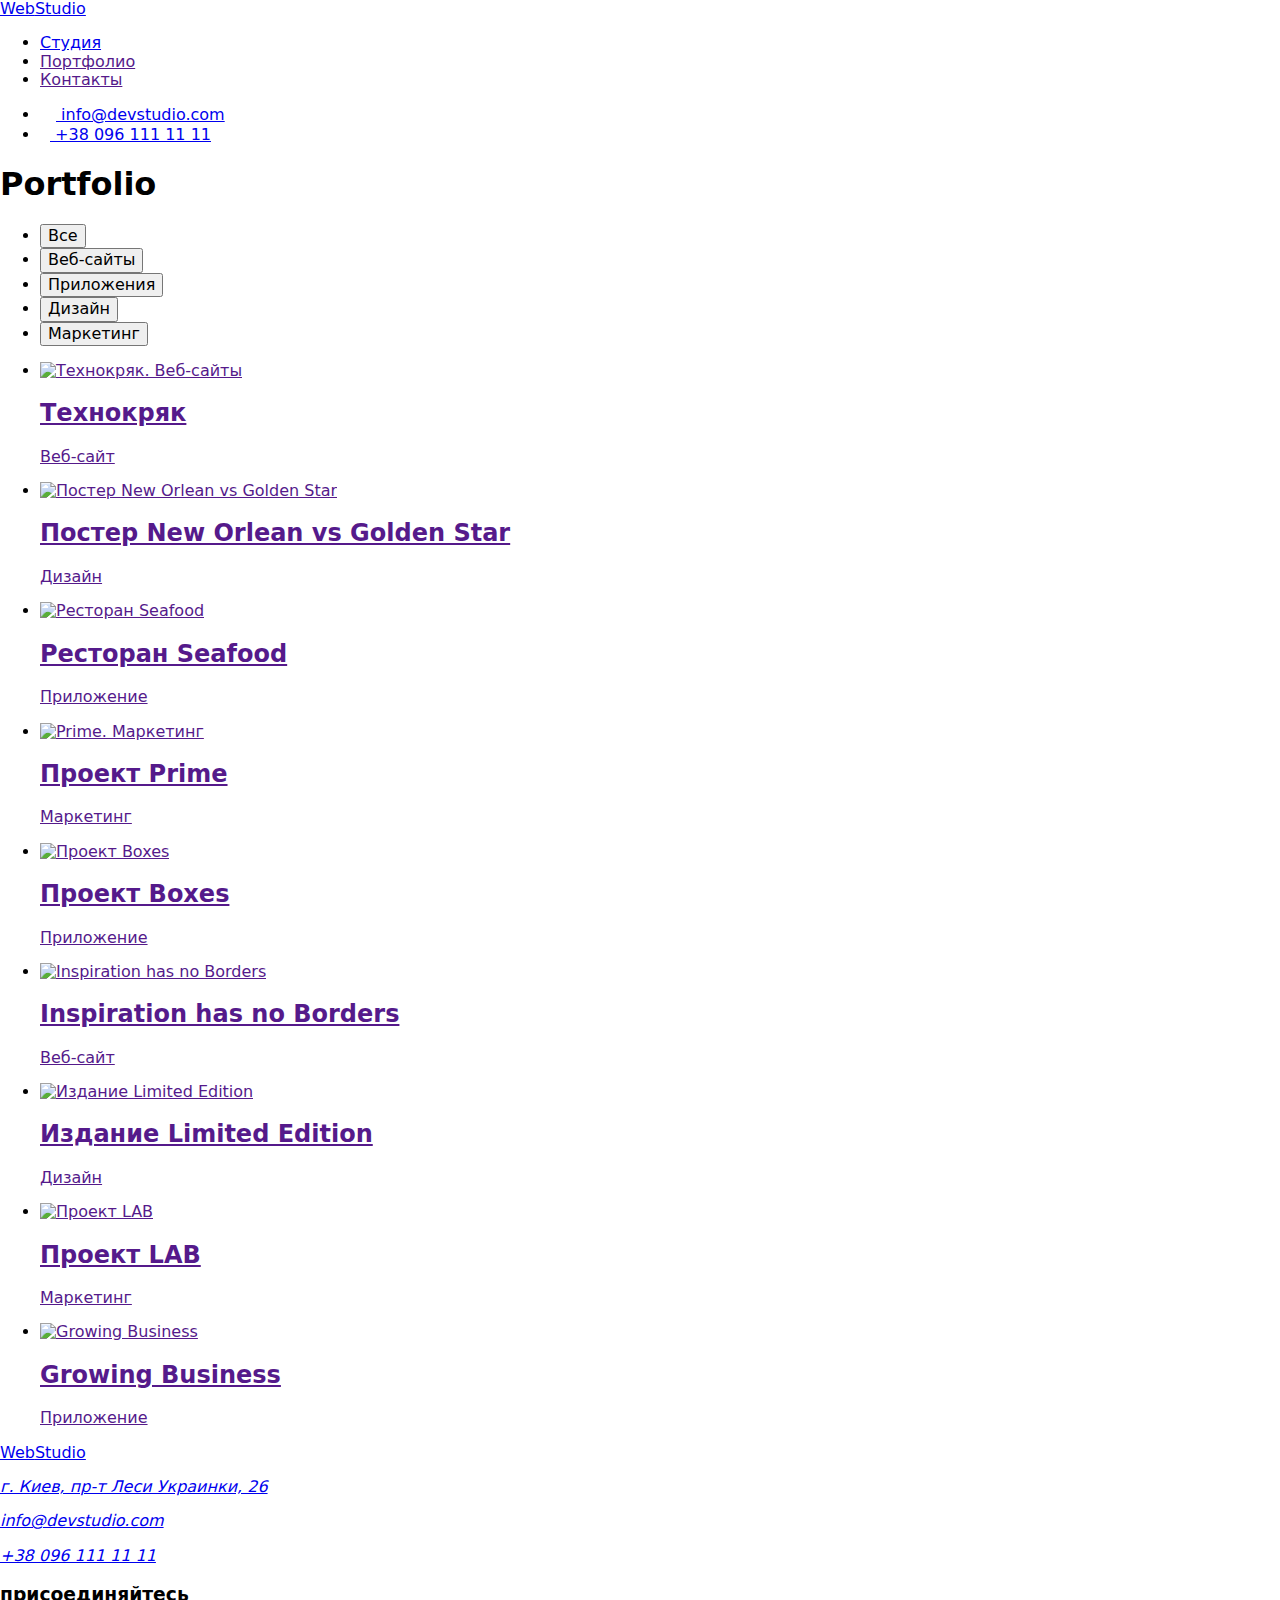
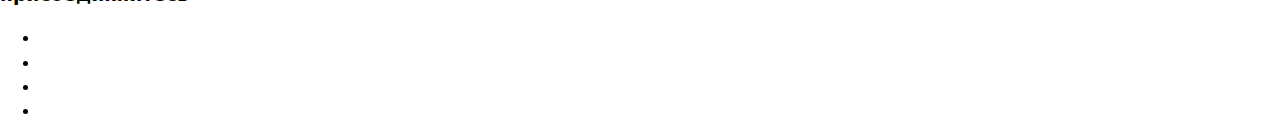
==== portfolio.html @ e8a1dd30 "add files for homework 04 to start homework 05" ====
<!DOCTYPE html>
<html lang="ru">
  <head>
    <meta charset="UTF-8" />
    <meta name="viewport" content="width=device-width, initial-scale=1.0" />
    <title>Portfolio</title>
    <link rel="preconnect" href="https://fonts.gstatic.com" />
    <link
      href="https://fonts.googleapis.com/css2?family=Raleway:wght@700&family=Roboto:wght@400;500;700;900&display=swap"
      rel="stylesheet"
    />
    <link
      rel="stylesheet"
      href="https://cdnjs.cloudflare.com/ajax/libs/modern-normalize/1.0.0/modern-normalize.min.css"
    />

    <link rel="stylesheet" href="./css/styles.css" />
  </head>

  <body>
    <!-- Шапка -->
    <header class="header">
      <!--Контейнер для шапки сайта-->
      <div class="container main-nav">
        <nav class="header-nav">
          <!--Навигация-->
          <a href="./index.html" class="logo">
            <span class="logo-web">Web</span>Studio
          </a>

          <ul class="header-list">
            <li class="item">
              <a href="./index.html" class="header-list-link">Студия</a>
            </li>

            <li class="item">
              <a href="" class="header-list-link current">Портфолио</a>
            </li>

            <li class="item">
              <a href="" class="header-list-link">Контакты</a>
            </li>
          </ul>
        </nav>

        <!--Kонтакы-->
        <ul class="contacts">
          <li class="item">
            <a
              href="mailto:info@devstudio.com"
              class="contacts-link header-mail"
            >
              <svg class="icon-contacts" width="16" height="12">
                <use href="./images/icons.svg#icon-envelope"></use>
              </svg>
              info@devstudio.com
            </a>
          </li>

          <li class="item">
            <a href="tel:+380961111111" class="contacts-link header-tel">
              <svg class="icon-contacts" width="10" height="16">
                <use href="./images/icons.svg#icon-smartphone"></use>
              </svg>

              +38 096 111 11 11
            </a>
          </li>
        </ul>
      </div>
    </header>

    <main>
      <section class="portfolio">
        <h1 class="hidden">Portfolio</h1>

        <!--Блок кнопок-фильтров-->
        <div class="container buttons">
          <ul class="portfolio-button-list">
            <li class="button-item">
              <button type="button" class="portfolio-button">Все</button>
            </li>

            <li class="button-item">
              <button type="button" class="portfolio-button">Веб-сайты</button>
            </li>

            <li class="button-item">
              <button type="button" class="portfolio-button">Приложения</button>
            </li>

            <li class="button-item">
              <button type="button" class="portfolio-button">Дизайн</button>
            </li>

            <li class="button-item">
              <button type="button" class="portfolio-button">Маркетинг</button>
            </li>
          </ul>
        </div>

        <!-- Портфолио -->
        <div class="container">
          <ul class="portfolio-list">
            <li class="portfolio-list-item">
              <div class="card-thumb">
                <a href="" class="portfolio-list-link">
                  <img
                    src="./portfolio-images/tehnokryak.jpg"
                    alt="Технокряк. Веб-сайты"
                    width="370"
                  />
                  <div class="card-content">
                    <h2 class="portfolio-item-header">Технокряк</h2>
                    <p class="portfolio-item-text">Веб-сайт</p>
                  </div>
                </a>
              </div>
            </li>

            <li class="portfolio-list-item">
              <div class="card-thumb">
                <a href="" class="portfolio-list-link">
                  <img
                    src="./portfolio-images/poster-golden-style.jpg"
                    alt="Постер New Orlean vs Golden Star"
                    width="370"
                  />
                  <div class="card-content">
                    <h2 class="portfolio-item-header">
                      Постер New Orlean vs Golden Star
                    </h2>
                    <p class="portfolio-item-text">Дизайн</p>
                  </div>
                </a>
              </div>
            </li>

            <li class="portfolio-list-item">
              <div class="card-thumb">
                <a href="" class="portfolio-list-link">
                  <img
                    src="./portfolio-images/seafood.jpg"
                    alt="Ресторан Seafood"
                    width="370"
                  />
                  <div class="card-content">
                    <h2 class="portfolio-item-header">Ресторан Seafood</h2>
                    <p class="portfolio-item-text">Приложение</p>
                  </div>
                </a>
              </div>
            </li>

            <li class="portfolio-list-item">
              <div class="card-thumb">
                <a href="" class="portfolio-list-link">
                  <img
                    src="./portfolio-images/prime.jpg"
                    alt="Prime. Маркетинг"
                    width="370"
                  />
                  <div class="card-content">
                    <h2 class="portfolio-item-header">Проект Prime</h2>
                    <p class="portfolio-item-text">Маркетинг</p>
                  </div>
                </a>
              </div>
            </li>

            <li class="portfolio-list-item">
              <div class="card-thumb">
                <a href="" class="portfolio-list-link">
                  <img
                    src="./portfolio-images/boxes.jpg"
                    alt="Проект Boxes"
                    width="370"
                  />
                  <div class="card-content">
                    <h2 class="portfolio-item-header">Проект Boxes</h2>
                    <p class="portfolio-item-text">Приложение</p>
                  </div>
                </a>
              </div>
            </li>

            <li class="portfolio-list-item">
              <div class="card-thumb">
                <a href="" class="portfolio-list-link">
                  <img
                    src="./portfolio-images/inspiration.jpg"
                    alt="Inspiration has no Borders"
                    width="370"
                  />
                  <div class="card-content">
                    <h2 class="portfolio-item-header">
                      Inspiration has no Borders
                    </h2>
                    <p class="portfolio-item-text">Веб-сайт</p>
                  </div>
                </a>
              </div>
            </li>

            <li class="portfolio-list-item">
              <div class="card-thumb">
                <a href="" class="portfolio-list-link">
                  <img
                    src="./portfolio-images/limited-edition.jpg"
                    alt="Издание Limited Edition"
                    width="370"
                  />
                  <div class="card-content">
                    <h2 class="portfolio-item-header">
                      Издание Limited Edition
                    </h2>
                    <p class="portfolio-item-text">Дизайн</p>
                  </div>
                </a>
              </div>
            </li>

            <li class="portfolio-list-item">
              <div class="card-thumb">
                <a href="" class="portfolio-list-link">
                  <img
                    src="./portfolio-images/lab.jpg"
                    alt="Проект LAB"
                    width="370"
                  />
                  <div class="card-content">
                    <h2 class="portfolio-item-header">Проект LAB</h2>
                    <p class="portfolio-item-text">Маркетинг</p>
                  </div>
                </a>
              </div>
            </li>

            <li class="portfolio-list-item">
              <div class="card-thumb">
                <a href="" class="portfolio-list-link">
                  <img
                    src="./portfolio-images/growing-business.jpg"
                    alt="Growing Business"
                    width="370"
                  />
                  <div class="card-content">
                    <h2 class="portfolio-item-header">Growing Business</h2>
                    <p class="portfolio-item-text">Приложение</p>
                  </div>
                </a>
              </div>
            </li>
          </ul>
        </div>
      </section>
    </main>

    <!-- Подвал -->
    <footer class="footer">
      <div class="container">
        <div class="footer-flex">
          <!-- Блок с контактной информацией -->
          <div class="footer-contacts">
            <!-- Лого -->
            <a href="./index.html" class="footer-logo">
              <span class="logo-web">Web</span>Studio
            </a>

            <!--Контактная информация-->
            <address class="footer-address">
              <!-- Физический адрес -->
              <p class="footer-address-map">
                <a
                  href="https://goo.gl/maps/JUrXiFq32XLz6EwXA"
                  class="footer-address-link"
                  >г. Киев, пр-т Леси Украинки, 26</a
                >
              </p>

              <!-- Электронная почта -->
              <p>
                <a href="mailto:info@devstudio.com" class="footer-email"
                  >info@devstudio.com</a
                >
              </p>

              <!-- Телефон -->
              <p>
                <a href="tel:+380961111111" class="footer-tel"
                  >+38 096 111 11 11</a
                >
              </p>
            </address>
          </div>

          <!-- Блок со ссылками на соц.сети -->
          <div class="footer-sn">
            <h3 class="footer-sn-title">присоединяйтесь</h3>
            <ul class="footer-circle-icons">
              <li class="footer-sn-items">
                <a href="" class="circle-button footer-circle-button">
                  <svg class="icon-sn" width="20" height="20">
                    <use href="./images/icons.svg#icon-instagram"></use>
                  </svg>
                </a>
              </li>
              <li class="footer-sn-items">
                <a href="" class="circle-button footer-circle-button">
                  <svg class="icon-sn" width="20" height="20">
                    <use href="./images/icons.svg#icon-twitter"></use>
                  </svg>
                </a>
              </li>
              <li class="footer-sn-items">
                <a href="" class="circle-button footer-circle-button">
                  <svg class="icon-sn" width="20" height="20">
                    <use href="./images/icons.svg#icon-facebook"></use>
                  </svg>
                </a>
              </li>
              <li class="footer-sn-items">
                <a href="" class="circle-button footer-circle-button">
                  <svg class="icon-sn" width="20" height="20">
                    <use href="./images/icons.svg#icon-linkedin"></use>
                  </svg>
                </a>
              </li>
            </ul>
          </div>
        </div>
      </div>
    </footer>
  </body>
</html>
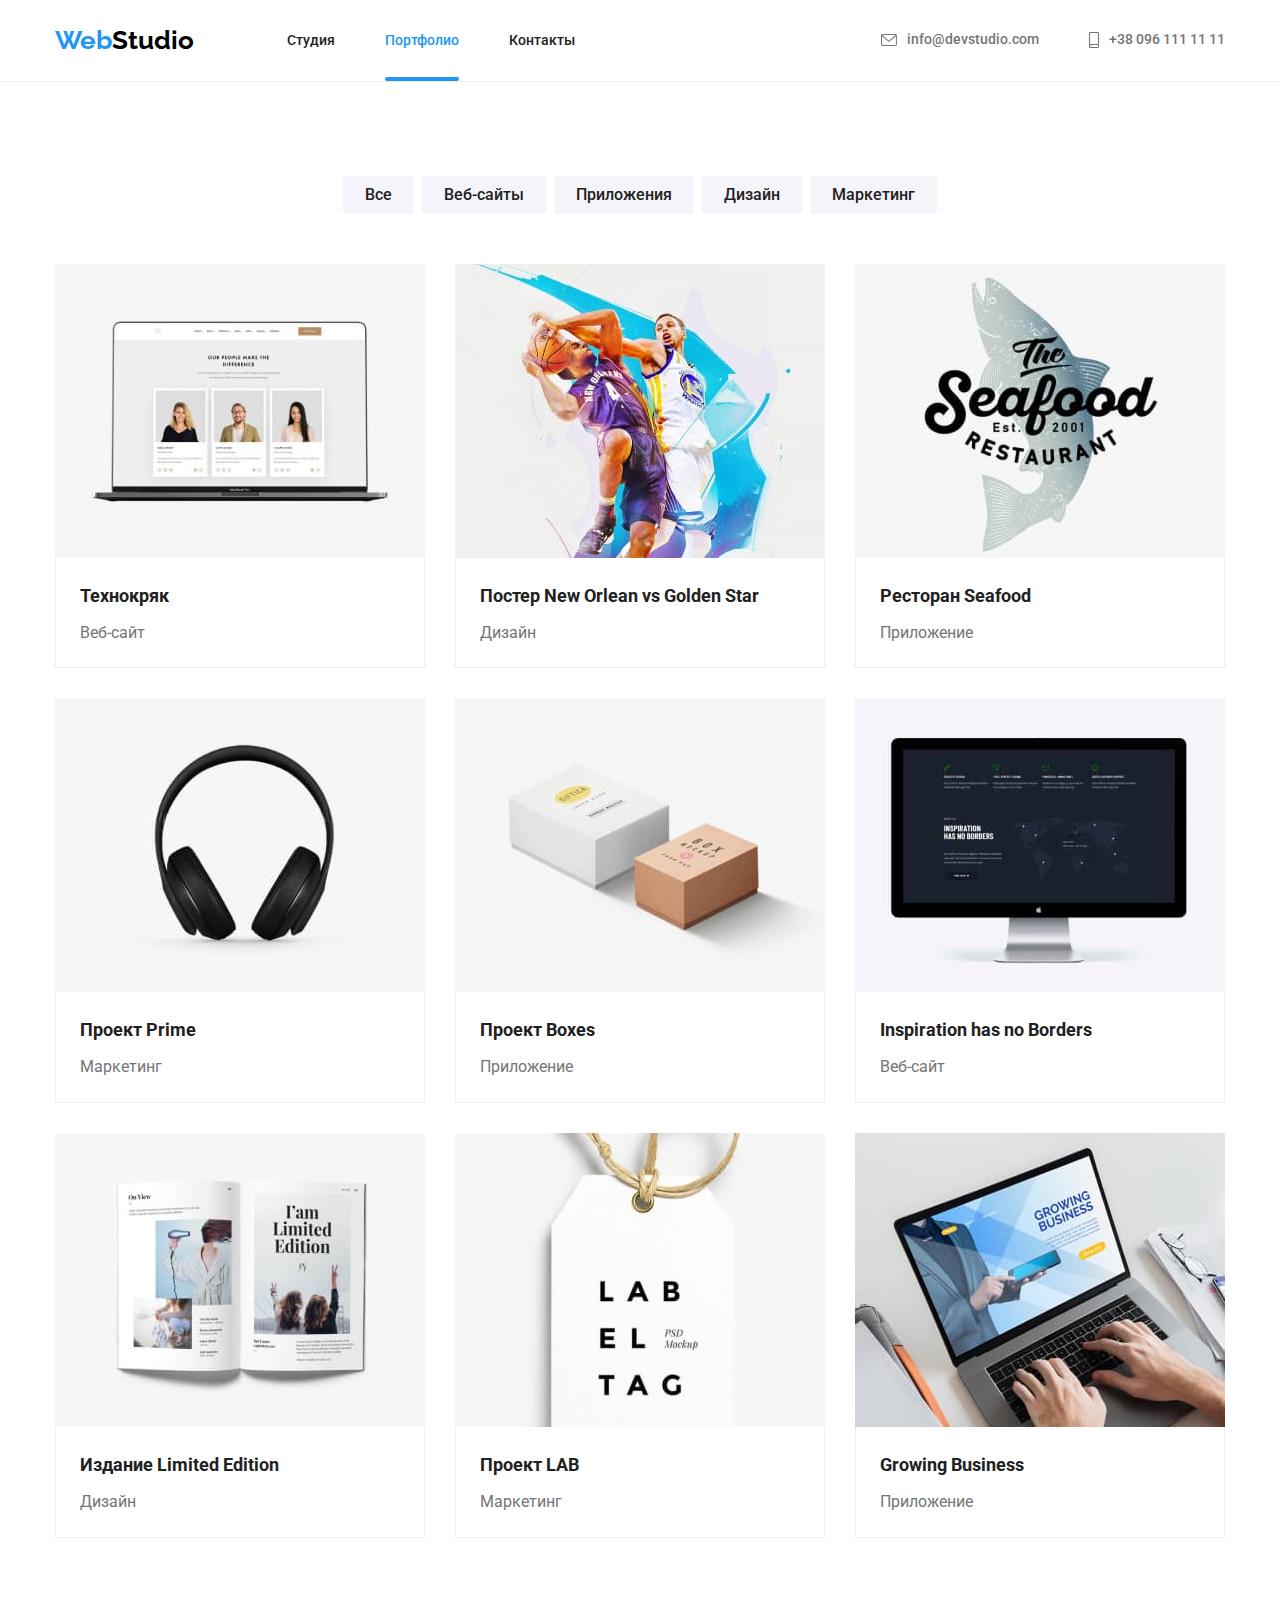
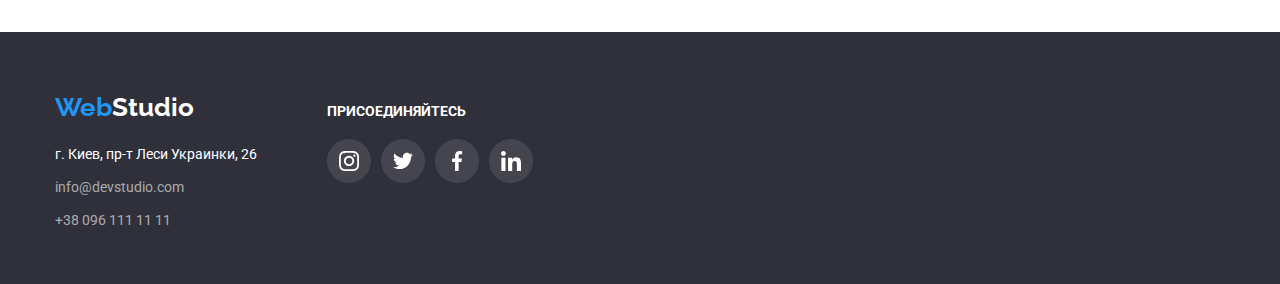
==== commit 988d3485: "add portfolio parts" ====
--- a/portfolio.html
+++ b/portfolio.html
@@ -103,153 +103,223 @@
         <div class="container">
           <ul class="portfolio-list">
             <li class="portfolio-list-item">
-              <div class="card-thumb">
-                <a href="" class="portfolio-list-link">
+              <a href="" class="portfolio-list-link">
+                <div class="card-thumb">
                   <img
                     src="./portfolio-images/tehnokryak.jpg"
                     alt="Технокряк. Веб-сайты"
                     width="370"
                   />
-                  <div class="card-content">
-                    <h2 class="portfolio-item-header">Технокряк</h2>
-                    <p class="portfolio-item-text">Веб-сайт</p>
-                  </div>
-                </a>
-              </div>
-            </li>
-
-            <li class="portfolio-list-item">
-              <div class="card-thumb">
-                <a href="" class="portfolio-list-link">
+                  <div class="card-overlay">
+                    <p class="card-overlay-text">
+                      Технокряк это современная площадка распространения
+                      коронавируса. Компании используют эту платформу для
+                      цифрового шпионажа и атак на защищённые сервера
+                      конкурентов.
+                    </p>
+                  </div>
+                </div>
+                <div class="card-content">
+                  <h2 class="portfolio-item-header">Технокряк</h2>
+                  <p class="portfolio-item-text">Веб-сайт</p>
+                </div>
+              </a>
+            </li>
+
+            <li class="portfolio-list-item">
+              <a href="" class="portfolio-list-link">
+                <div class="card-thumb">
                   <img
                     src="./portfolio-images/poster-golden-style.jpg"
                     alt="Постер New Orlean vs Golden Star"
                     width="370"
                   />
-                  <div class="card-content">
-                    <h2 class="portfolio-item-header">
-                      Постер New Orlean vs Golden Star
-                    </h2>
-                    <p class="portfolio-item-text">Дизайн</p>
-                  </div>
-                </a>
-              </div>
-            </li>
-
-            <li class="portfolio-list-item">
-              <div class="card-thumb">
-                <a href="" class="portfolio-list-link">
+                  <div class="card-overlay">
+                    <p class="card-overlay-text">
+                      Технокряк это современная площадка распространения
+                      коронавируса. Компании используют эту платформу для
+                      цифрового шпионажа и атак на защищённые сервера
+                      конкурентов.
+                    </p>
+                  </div>
+                </div>
+                <div class="card-content">
+                  <h2 class="portfolio-item-header">
+                    Постер New Orlean vs Golden Star
+                  </h2>
+                  <p class="portfolio-item-text">Дизайн</p>
+                </div>
+              </a>
+            </li>
+
+            <li class="portfolio-list-item">
+              <a href="" class="portfolio-list-link">
+                <div class="card-thumb">
                   <img
                     src="./portfolio-images/seafood.jpg"
                     alt="Ресторан Seafood"
                     width="370"
                   />
-                  <div class="card-content">
-                    <h2 class="portfolio-item-header">Ресторан Seafood</h2>
-                    <p class="portfolio-item-text">Приложение</p>
-                  </div>
-                </a>
-              </div>
-            </li>
-
-            <li class="portfolio-list-item">
-              <div class="card-thumb">
-                <a href="" class="portfolio-list-link">
+                  <div class="card-overlay">
+                    <p class="card-overlay-text">
+                      Технокряк это современная площадка распространения
+                      коронавируса. Компании используют эту платформу для
+                      цифрового шпионажа и атак на защищённые сервера
+                      конкурентов.
+                    </p>
+                  </div>
+                </div>
+                <div class="card-content">
+                  <h2 class="portfolio-item-header">Ресторан Seafood</h2>
+                  <p class="portfolio-item-text">Приложение</p>
+                </div>
+              </a>
+            </li>
+
+            <li class="portfolio-list-item">
+              <a href="" class="portfolio-list-link">
+                <div class="card-thumb">
                   <img
                     src="./portfolio-images/prime.jpg"
                     alt="Prime. Маркетинг"
                     width="370"
                   />
-                  <div class="card-content">
-                    <h2 class="portfolio-item-header">Проект Prime</h2>
-                    <p class="portfolio-item-text">Маркетинг</p>
-                  </div>
-                </a>
-              </div>
-            </li>
-
-            <li class="portfolio-list-item">
-              <div class="card-thumb">
-                <a href="" class="portfolio-list-link">
+                  <div class="card-overlay">
+                    <p class="card-overlay-text">
+                      Технокряк это современная площадка распространения
+                      коронавируса. Компании используют эту платформу для
+                      цифрового шпионажа и атак на защищённые сервера
+                      конкурентов.
+                    </p>
+                  </div>
+                </div>
+                <div class="card-content">
+                  <h2 class="portfolio-item-header">Проект Prime</h2>
+                  <p class="portfolio-item-text">Маркетинг</p>
+                </div>
+              </a>
+            </li>
+
+            <li class="portfolio-list-item">
+              <a href="" class="portfolio-list-link">
+                <div class="card-thumb">
                   <img
                     src="./portfolio-images/boxes.jpg"
                     alt="Проект Boxes"
                     width="370"
                   />
-                  <div class="card-content">
-                    <h2 class="portfolio-item-header">Проект Boxes</h2>
-                    <p class="portfolio-item-text">Приложение</p>
-                  </div>
-                </a>
-              </div>
-            </li>
-
-            <li class="portfolio-list-item">
-              <div class="card-thumb">
-                <a href="" class="portfolio-list-link">
+                  <div class="card-overlay">
+                    <p class="card-overlay-text">
+                      Технокряк это современная площадка распространения
+                      коронавируса. Компании используют эту платформу для
+                      цифрового шпионажа и атак на защищённые сервера
+                      конкурентов.
+                    </p>
+                  </div>
+                </div>
+                <div class="card-content">
+                  <h2 class="portfolio-item-header">Проект Boxes</h2>
+                  <p class="portfolio-item-text">Приложение</p>
+                </div>
+              </a>
+            </li>
+
+            <li class="portfolio-list-item">
+              <a href="" class="portfolio-list-link">
+                <div class="card-thumb">
                   <img
                     src="./portfolio-images/inspiration.jpg"
                     alt="Inspiration has no Borders"
                     width="370"
                   />
-                  <div class="card-content">
-                    <h2 class="portfolio-item-header">
-                      Inspiration has no Borders
-                    </h2>
-                    <p class="portfolio-item-text">Веб-сайт</p>
-                  </div>
-                </a>
-              </div>
-            </li>
-
-            <li class="portfolio-list-item">
-              <div class="card-thumb">
-                <a href="" class="portfolio-list-link">
+                  <div class="card-overlay">
+                    <p class="card-overlay-text">
+                      Технокряк это современная площадка распространения
+                      коронавируса. Компании используют эту платформу для
+                      цифрового шпионажа и атак на защищённые сервера
+                      конкурентов.
+                    </p>
+                  </div>
+                </div>
+                <div class="card-content">
+                  <h2 class="portfolio-item-header">
+                    Inspiration has no Borders
+                  </h2>
+                  <p class="portfolio-item-text">Веб-сайт</p>
+                </div>
+              </a>
+            </li>
+
+            <li class="portfolio-list-item">
+              <a href="" class="portfolio-list-link">
+                <div class="card-thumb">
                   <img
                     src="./portfolio-images/limited-edition.jpg"
                     alt="Издание Limited Edition"
                     width="370"
                   />
-                  <div class="card-content">
-                    <h2 class="portfolio-item-header">
-                      Издание Limited Edition
-                    </h2>
-                    <p class="portfolio-item-text">Дизайн</p>
-                  </div>
-                </a>
-              </div>
-            </li>
-
-            <li class="portfolio-list-item">
-              <div class="card-thumb">
-                <a href="" class="portfolio-list-link">
+                  <div class="card-overlay">
+                    <p class="card-overlay-text">
+                      Технокряк это современная площадка распространения
+                      коронавируса. Компании используют эту платформу для
+                      цифрового шпионажа и атак на защищённые сервера
+                      конкурентов.
+                    </p>
+                  </div>
+                </div>
+                <div class="card-content">
+                  <h2 class="portfolio-item-header">Издание Limited Edition</h2>
+                  <p class="portfolio-item-text">Дизайн</p>
+                </div>
+              </a>
+            </li>
+
+            <li class="portfolio-list-item">
+              <a href="" class="portfolio-list-link">
+                <div class="card-thumb">
                   <img
                     src="./portfolio-images/lab.jpg"
                     alt="Проект LAB"
                     width="370"
                   />
-                  <div class="card-content">
-                    <h2 class="portfolio-item-header">Проект LAB</h2>
-                    <p class="portfolio-item-text">Маркетинг</p>
-                  </div>
-                </a>
-              </div>
-            </li>
-
-            <li class="portfolio-list-item">
-              <div class="card-thumb">
-                <a href="" class="portfolio-list-link">
+                  <div class="card-overlay">
+                    <p class="card-overlay-text">
+                      Технокряк это современная площадка распространения
+                      коронавируса. Компании используют эту платформу для
+                      цифрового шпионажа и атак на защищённые сервера
+                      конкурентов.
+                    </p>
+                  </div>
+                </div>
+                <div class="card-content">
+                  <h2 class="portfolio-item-header">Проект LAB</h2>
+                  <p class="portfolio-item-text">Маркетинг</p>
+                </div>
+              </a>
+            </li>
+
+            <li class="portfolio-list-item">
+              <a href="" class="portfolio-list-link">
+                <div class="card-thumb">
                   <img
                     src="./portfolio-images/growing-business.jpg"
                     alt="Growing Business"
                     width="370"
                   />
-                  <div class="card-content">
-                    <h2 class="portfolio-item-header">Growing Business</h2>
-                    <p class="portfolio-item-text">Приложение</p>
-                  </div>
-                </a>
-              </div>
+                  <div class="card-overlay">
+                    <p class="card-overlay-text">
+                      Технокряк это современная площадка распространения
+                      коронавируса. Компании используют эту платформу для
+                      цифрового шпионажа и атак на защищённые сервера
+                      конкурентов.
+                    </p>
+                  </div>
+                </div>
+                <div class="card-content">
+                  <h2 class="portfolio-item-header">Growing Business</h2>
+                  <p class="portfolio-item-text">Приложение</p>
+                </div>
+              </a>
             </li>
           </ul>
         </div>
--- a/css/styles.css
+++ b/css/styles.css
@@ -0,0 +1,859 @@
+:root {
+  --main-background-color: #ffffff;
+  --white-additional-color: #ffffff;
+  --additional-background-color: #f5f4fa;
+  --title-text-color: #212121;
+  --text-color: #757575;
+  --accent-color: #2196f3;
+  --logo-color: #000;
+  --hero-footer-color: #2f303a;
+  --mailtel-logo-footer: rgba(255, 255, 255, 0.6);
+  --grey-svg-color: #afb1b8;
+  --portfolio-border-color: #eeeeee;
+}
+
+/* Общая стилизация */
+
+ul {
+  list-style: none;
+  margin: 0;
+  padding: 0;
+}
+
+a {
+  text-decoration: none;
+}
+
+/* Фоновые цвета */
+
+.header {
+  background-color: var(--main-background-color);
+  border-bottom: 1px solid #ececec;
+}
+
+.hero,
+.footer {
+  background-color: var(--hero-footer-color);
+}
+
+.team {
+  background-color: var(--additional-background-color);
+}
+
+/* Шрифты */
+
+body {
+  margin: 0;
+  font-family: 'Roboto', sans-serif;
+}
+
+/* Общие стили для контейнера */
+
+.container {
+  margin-left: auto;
+  margin-right: auto;
+  width: 1200px;
+  padding-left: 15px;
+  padding-right: 15px;
+}
+
+/* Стилизация разделов с фоном, отличным от основного */
+
+.team {
+  margin-left: auto;
+  margin-right: auto;
+}
+
+/* Обнуление встроенных стилей */
+
+h1,
+h2,
+h3,
+h4,
+h5,
+h6,
+p {
+  margin: 0;
+}
+
+img {
+  display: block;
+  max-width: 100%;
+}
+
+button {
+  border: 0;
+  padding: 0;
+  margin: 0;
+}
+
+/* Header */
+
+/* Логотип в шапке */
+
+.logo {
+  margin-right: 93px;
+  padding-top: 25px;
+  padding-bottom: 25px;
+
+  color: var(--logo-color);
+
+  font-family: 'Raleway', sans-serif;
+
+  font-weight: 700;
+  font-size: 26px;
+  line-height: 1.19;
+}
+
+.logo-web {
+  color: var(--accent-color);
+}
+
+/* Оформление нав. ссылок в шапке */
+
+.header-list-link {
+  position: relative;
+
+  padding-top: 32px;
+  padding-bottom: 32px;
+
+  color: var(--title-text-color);
+
+  font-weight: 500;
+  font-size: 14px;
+  line-height: 1.14;
+
+  text-decoration: none;
+
+  transition: color 250ms cubic-bezier(0.4, 0, 0.2, 1);
+}
+
+.header-list-link:hover,
+.header-list-link:focus {
+  color: var(--accent-color);
+}
+
+.header-list .header-list-link.current {
+  color: var(--accent-color);
+}
+
+/* Подчеркивание активного пункта меню */
+
+.header-list-link.current::after {
+  position: absolute;
+  content: '';
+  display: block;
+  bottom: -1px;
+  width: 100%;
+  height: 4px;
+  background-color: var(--accent-color);
+  border-radius: 2px;
+}
+
+/* Оформление ссылок email и tel в шапке */
+
+.contacts-link {
+  display: flex;
+  align-items: center;
+
+  padding-top: 32px;
+  padding-bottom: 32px;
+
+  color: var(--text-color);
+
+  font-weight: 500;
+  font-size: 14px;
+  line-height: 1.14;
+
+  text-decoration: none;
+
+  transition: color 250ms cubic-bezier(0.4, 0, 0.2, 1);
+}
+
+.contacts-link:hover,
+.contacts-link:focus {
+  color: var(--accent-color);
+}
+
+/* Геометрия и позиционирование Header */
+
+/* Размещает в одну строку ссылки email и tel */
+
+.header-list,
+.contacts {
+  display: flex;
+}
+
+/* Размещает в одну строку лого и нав. ссылки */
+
+.header-nav {
+  display: flex;
+  align-items: center;
+}
+
+/* Размещает в одну строку навигацию и контакты */
+
+.main-nav {
+  display: flex;
+  align-items: center;
+  justify-content: space-between;
+}
+
+/* Добавляет отступы между нав. ссылками и между ссылками контактов.
+Отступ только для тех элементов, перед которыми есть хоть один сосед */
+
+.header-list .item + .item {
+  margin-left: 50px;
+}
+
+.contacts .item + .item {
+  margin-left: 50px;
+}
+
+/* Цвет и отступ для иконок мейла и телефона */
+
+.icon-contacts {
+  margin-right: 10px;
+  fill: currentColor;
+}
+
+/* Герой */
+
+.hero {
+  max-width: 1600px;
+  height: 600px;
+
+  margin-left: auto;
+  margin-right: auto;
+
+  text-align: center;
+}
+
+.header-overlay {
+  background-repeat: no-repeat;
+  background-position: center;
+  background-size: cover;
+
+  padding-top: 200px;
+
+  max-width: 1600px;
+  min-height: 600px;
+  margin-left: auto;
+  margin-right: auto;
+
+  background-image: linear-gradient(
+      to right,
+      rgba(47, 48, 58, 0.4),
+      rgba(47, 48, 58, 0.4)
+    ),
+    url('../images/img-hero.jpg');
+}
+
+.hero-title {
+  margin-left: auto;
+  margin-right: auto;
+  margin-bottom: 30px;
+
+  width: 696px;
+
+  color: var(--white-additional-color);
+
+  font-weight: 900;
+  font-size: 44px;
+  line-height: 1.36;
+
+  text-transform: uppercase;
+}
+
+/* .hero-link {
+  display: inline-block;
+  padding: 10px 32px;
+  border-radius: 4px;
+  color: var(--white-additional-color);
+  background-color: var(--accent-color);
+  font-weight: 700;
+  font-size: 16px;
+} */
+
+.hero-button {
+  width: 200px;
+  height: 50px;
+  background-color: var(--accent-color);
+  color: var(--white-additional-color);
+  font-weight: 700;
+  font-size: 16px;
+  border-radius: 4px;
+  cursor: pointer;
+}
+
+/* Особенности */
+
+.features {
+  padding-top: 94px;
+}
+
+/* Декоративные элементы  */
+
+.features-icons {
+  display: flex;
+  justify-content: center;
+  align-items: center;
+
+  margin-bottom: 30px;
+
+  width: 270px;
+  height: 120px;
+
+  background-color: var(--additional-background-color);
+}
+
+/* Стили текста и заголовков */
+
+.features-item-title {
+  margin-bottom: 10px;
+
+  color: var(--title-text-color);
+
+  font-weight: 700;
+  font-size: 14px;
+  line-height: 1.14;
+
+  text-transform: uppercase;
+}
+
+.features-item-text {
+  color: var(--text-color);
+
+  font-weight: 400;
+  font-size: 14px;
+  line-height: 1.71;
+}
+
+/* Размещает блоки в строку. Компенсационные отступы */
+
+.features-list {
+  display: flex;
+  flex-wrap: wrap;
+
+  margin-left: -30px;
+  margin-top: -30px;
+}
+
+/* Размещает блоки по 4 в строке. Добавляет отступы между ними */
+
+.features-list > .features-list-item {
+  flex-basis: calc(100% / 4 - 30px);
+
+  margin-left: 30px;
+  margin-top: 30px;
+}
+
+/* Задачи */
+
+.issues {
+  padding-top: 94px;
+  padding-bottom: 94px;
+}
+
+.issues-title {
+  margin-bottom: 50px;
+
+  color: var(--title-text-color);
+
+  font-weight: 700;
+  font-size: 36px;
+  line-height: 1.16;
+
+  text-align: center;
+}
+
+.issues-item-thumb {
+  position: relative;
+}
+
+.issues-item-thumb::before {
+  content: '';
+  display: flex;
+  position: absolute;
+
+  top: 224px;
+  left: 0;
+
+  width: 100%;
+  height: 70px;
+
+  background-color: rgba(47, 48, 58, 0.8);
+}
+
+.issues-image-text {
+  position: absolute;
+  top: 251px;
+  white-space: nowrap;
+
+  transform: translate(-50%, 0);
+  left: 50%;
+
+  color: var(--white-additional-color);
+
+  font-weight: 700;
+  font-size: 14px;
+  line-height: 1.14;
+
+  text-transform: uppercase;
+}
+
+/* Размещает блоки в строку. Компенсационные отступы */
+
+.issues-list {
+  display: flex;
+  flex-wrap: wrap;
+
+  margin-left: -30px;
+  margin-top: -30px;
+}
+
+/* Размещает блоки по 3 в строке. Добавляет отступы между ними */
+
+.issues-list > .issues-item {
+  flex-basis: calc(100% / 3 - 30px);
+
+  margin-left: 30px;
+  margin-top: 30px;
+}
+
+/* Команда */
+
+.team {
+  padding-top: 94px;
+  padding-bottom: 94px;
+}
+
+.team-title {
+  margin-bottom: 50px;
+
+  color: var(--title-text-color);
+
+  font-weight: 700;
+  font-size: 36px;
+  line-height: 1.16;
+
+  text-align: center;
+}
+
+.team-card {
+  padding: 30px 32px;
+}
+
+.team-item-title {
+  margin-bottom: 10px;
+
+  color: var(--title-text-color);
+
+  font-weight: 500;
+  font-size: 16px;
+  line-height: 1.18;
+
+  text-align: center;
+}
+
+.team-item-text {
+  margin-bottom: 16px;
+
+  color: var(--text-color);
+
+  font-weight: 400;
+  font-size: 16px;
+  line-height: 1.18;
+
+  text-align: center;
+}
+
+/* Размещает блоки в строку. Компенсационные отступы */
+
+.team-list {
+  display: flex;
+  flex-wrap: wrap;
+  margin-left: -30px;
+  margin-top: -30px;
+}
+
+/* Размещает блоки по 3 в строке. Добавляет отступы между ними */
+
+.team-list > .team-list-item {
+  flex-basis: calc(100% / 4 - 30px);
+
+  margin-left: 30px;
+  margin-top: 30px;
+}
+
+.team-list-item {
+  background-color: var(--main-background-color);
+  box-shadow: 0px 1px 3px rgba(0, 0, 0, 0.12), 0px 1px 1px rgba(0, 0, 0, 0.14),
+    0px 2px 1px rgba(0, 0, 0, 0.2);
+  border-radius: 0px 0px 4px 4px;
+}
+
+/* Блок с иконками соц.сетей */
+
+.social-network {
+  display: flex;
+  justify-content: space-between;
+}
+
+/* Размещение ссылок в строку, выравнивание */
+
+.circle-button {
+  display: flex;
+  justify-content: center;
+  align-items: center;
+
+  width: 44px;
+  height: 44px;
+  border-radius: 50%;
+
+  color: var(--grey-svg-color);
+  background-color: var(--main-background-color);
+
+  transition: color 250ms cubic-bezier(0.4, 0, 0.2, 1),
+    background-color 250ms cubic-bezier(0.4, 0, 0.2, 1);
+}
+
+.circle-button:hover,
+.circle-button:focus {
+  background-color: var(--accent-color);
+  color: var(--white-additional-color);
+}
+
+.icon-sn {
+  fill: currentColor;
+}
+
+/* Постоянные клиенты */
+
+.clients {
+  padding-top: 94px;
+  padding-bottom: 94px;
+}
+
+.clients-title {
+  margin-bottom: 50px;
+
+  color: var(--title-text-color);
+
+  font-weight: 700;
+  font-size: 36px;
+  line-height: 1.16;
+
+  text-align: center;
+}
+
+.clients-list {
+  display: flex;
+  flex-wrap: wrap;
+}
+
+.client-item:not(:last-child) {
+  margin-right: 30px;
+}
+
+.button-clients {
+  display: flex;
+  justify-content: center;
+  align-items: center;
+
+  width: 170px;
+  height: 90px;
+
+  border: 1px solid #afb1b8;
+  border-radius: 4px;
+
+  color: #afb1b8;
+
+  transition: color 250ms cubic-bezier(0.4, 0, 0.2, 1),
+    border-color 250ms cubic-bezier(0.4, 0, 0.2, 1);
+}
+
+.button-clients:hover,
+.button-clients:focus {
+  border-color: var(--accent-color);
+  color: var(--accent-color);
+}
+
+.clients-icon-logo {
+  fill: currentColor;
+}
+
+/* Подвал */
+
+.footer {
+  margin-left: auto;
+  margin-right: auto;
+  min-height: 252px;
+
+  padding-top: 60px;
+}
+
+.footer-logo {
+  display: block;
+  margin-bottom: 20px;
+
+  color: var(--white-additional-color);
+
+  font-family: 'Raleway', sans-serif;
+  font-weight: 700;
+  font-size: 26px;
+  line-height: 1.19;
+
+  text-decoration: none;
+}
+
+.footer-address-link {
+  margin-bottom: 9px;
+
+  color: var(--white-additional-color);
+
+  font-style: normal;
+  font-weight: 400;
+  font-size: 14px;
+  line-height: 1.71;
+}
+
+.footer-email,
+.footer-tel {
+  color: var(--mailtel-logo-footer);
+
+  font-style: normal;
+  font-weight: 400;
+  font-size: 14px;
+  line-height: 1.71;
+}
+
+.footer-email {
+  display: block;
+  margin-bottom: 9px;
+}
+
+.footer-email:focus,
+.footer-email:hover  {
+  color: var(--accent-color);
+}
+
+.footer-tel:focus,
+.footer-tel:hover  {
+  color: var(--accent-color);
+}
+
+.footer-address-link {
+  display: block;
+  margin-bottom: 9px;
+}
+
+/* Ставит блоки футера в строку */
+
+.footer-flex {
+  display: flex;
+  align-items: baseline;
+}
+
+.footer-sn {
+  margin-left: 70px;
+}
+
+.footer-sn-title {
+  margin-bottom: 20px;
+
+  color: var(--white-additional-color);
+
+  font-weight: 700;
+  font-size: 14px;
+  line-height: 1.142;
+
+  text-align: left;
+  text-transform: uppercase;
+}
+
+/* Ставит иконки в строку и добавляет выравнивание */
+
+.footer-circle-icons {
+  display: flex;
+}
+
+.footer-circle-button {
+  background-color: rgba(255, 255, 255, 0.1);
+  color: var(--white-additional-color);
+}
+
+.footer-sn-items {
+  margin-right: 10px;
+}
+
+.footer-circle-icons li:last-child {
+  margin-right: 0;
+}
+
+/* Портфолио */
+
+.portfolio {
+  padding-top: 94px;
+  padding-bottom: 94px;
+}
+
+.buttons {
+  margin-bottom: 50px;
+}
+
+.portfolio-button {
+  padding: 6px 22px;
+
+  color: var(--title-text-color);
+  background-color: var(--additional-background-color);
+
+  font-family: inherit;
+  font-weight: 500;
+  font-size: 16px;
+  line-height: 1.6;
+
+  border: none;
+  border-radius: 4px;
+
+  transition: color 250ms cubic-bezier(0.4, 0, 0.2, 1),
+    background-color 250ms cubic-bezier(0.4, 0, 0.2, 1),
+    box-shadow 250ms cubic-bezier(0.4, 0, 0.2, 1);
+}
+
+.portfolio-button:hover,
+.portfolio-button:focus {
+  color: var(--white-additional-color);
+  background-color: var(--accent-color);
+  box-shadow: 0px 3px 1px rgba(0, 0, 0, 0.1), 0px 1px 2px rgba(0, 0, 0, 0.08),
+    0px 2px 2px rgba(0, 0, 0, 0.12);
+}
+
+.portfolio-button-list {
+  display: flex;
+  justify-content: center;
+}
+
+.button-item:not(:last-child) {
+  margin-right: 8px;
+}
+
+/* Портфолио. Работы */
+
+/* Эффект ховера на ссылку */
+
+.portfolio-list-link {
+  display: block;
+  width: 100%;
+  height: 100%;
+
+  transition: box-shadow 250ms cubic-bezier(0.4, 0, 0.2, 1);
+}
+
+.portfolio-list-link:hover,
+.portfolio-list-link:focus {
+  box-shadow: 0px 1px 1px rgba(0, 0, 0, 0.12), 0px 4px 4px rgba(0, 0, 0, 0.06),
+    1px 4px 6px rgba(0, 0, 0, 0.16);
+}
+
+/* Размещает карточки в строку. Компенсационные отступы */
+
+.portfolio-list {
+  display: flex;
+  flex-wrap: wrap;
+
+  margin-left: -30px;
+  margin-top: -30px;
+}
+
+.portfolio-list-item {
+  flex-basis: calc(100% / 3 - 30px);
+
+  margin-left: 30px;
+  margin-top: 30px;
+
+  background-color: var(--main-background-color);
+}
+
+/* Синий оверлей */
+
+.card-thumb {
+  position: relative;
+  overflow: hidden;
+}
+
+.card-overlay {
+  position: absolute;
+  transform: translateY(100%);
+  transition: transform 250ms cubic-bezier(0.4, 0, 0.2, 1);
+
+  top: 0;
+  left: 0;
+
+  width: 100%;
+  height: 100%;
+
+  background-color: rgba(33, 150, 243, 0.9);
+}
+
+.card-overlay-text {
+  position: absolute;
+  transform: translate(-50%, -50%);
+
+  top: 50%;
+  left: 50%;
+
+  width: 322px;
+
+  color: var(--white-additional-color);
+
+  font-weight: 400;
+  font-size: 18px;
+  line-height: 1.55;
+}
+
+.card-content {
+  padding-top: 20px;
+  padding-bottom: 20px;
+  padding-left: 24px;
+  padding-right: 24px;
+
+  border-bottom: 1px solid var(--portfolio-border-color);
+  border-left: 1px solid var(--portfolio-border-color);
+  border-right: 1px solid var(--portfolio-border-color);
+}
+
+.portfolio-item-header {
+  margin-bottom: 4px;
+
+  color: var(--title-text-color);
+
+  font-weight: 700;
+  font-size: 18px;
+  line-height: 2;
+}
+
+.portfolio-item-text {
+  color: var(--text-color);
+
+  font-weight: 400;
+  font-size: 16px;
+  line-height: 1.87;
+}
+
+/* Скрытый заголовок. Код подсмотрен у А.Репеты */
+
+.hidden {
+  position: absolute;
+  width: 1px;
+  height: 1px;
+  margin: -1px;
+  border: 0;
+  padding: 0;
+
+  white-space: nowrap;
+  clip-path: inset(100%);
+  clip: rect(0 0 0 0);
+  overflow: hidden;
+}
+
